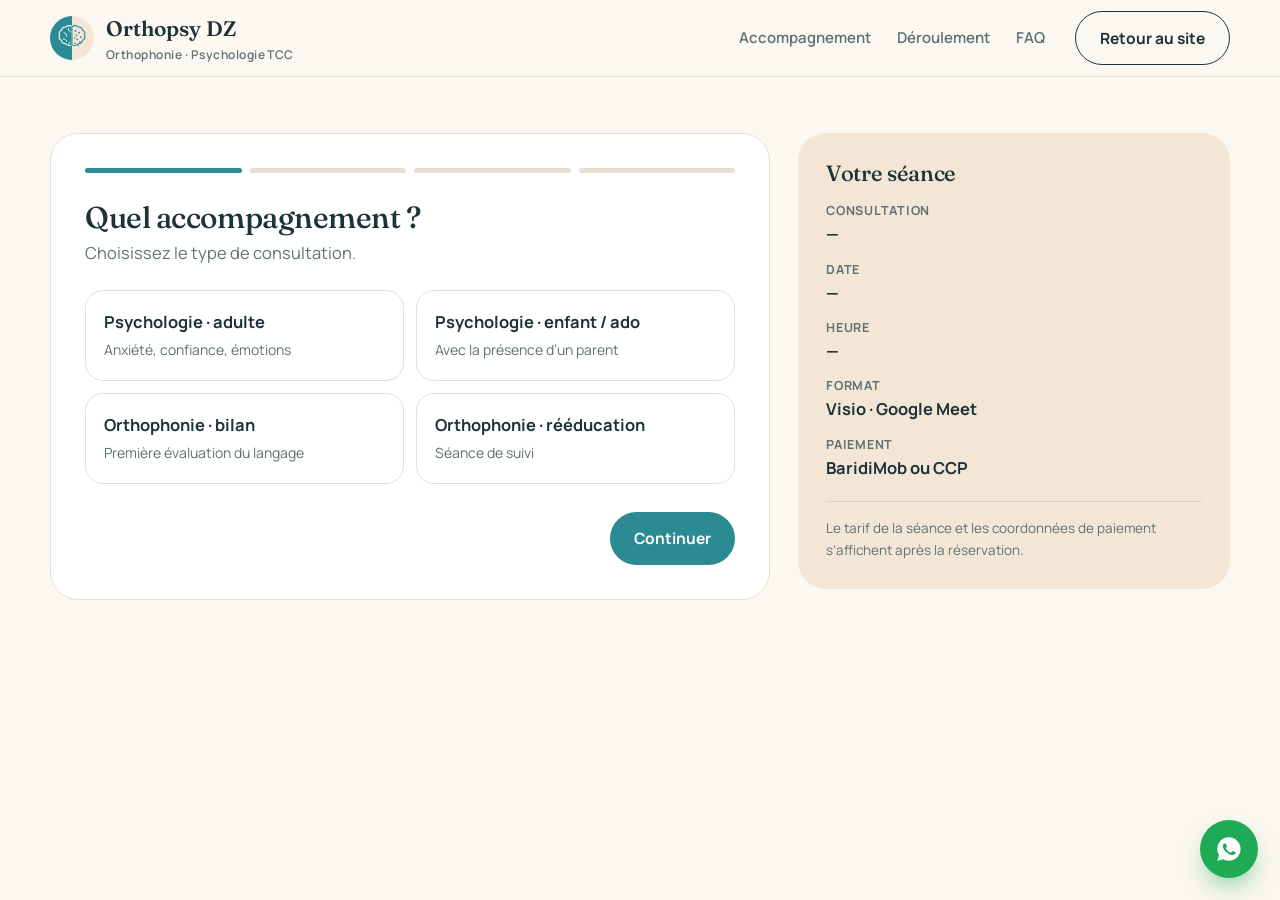
==== reservation.html @ 78631995 "Maquette Orthopsy DZ : site vitrine + prise de rendez-vous en ligne Co-Authored-By: Claude Opus 5.5 " ====
<!DOCTYPE html>
<html lang="fr"><head><meta charset="utf-8"><meta name="viewport" content="width=device-width,initial-scale=1"><meta name="robots" content="noindex,nofollow,noarchive"><title>Orthopsy DZ</title>
<link rel="preconnect" href="https://fonts.googleapis.com"><link rel="preconnect" href="https://fonts.gstatic.com" crossorigin><link href="https://fonts.googleapis.com/css2?family=Fraunces:ital,opsz,wght@0,9..144,400;0,9..144,500;0,9..144,600;1,9..144,500&family=Manrope:wght@400;500;600;700&display=swap" rel="stylesheet"><link rel="stylesheet" href="s.css">
<link rel="icon" href="data:image/svg+xml,%3Csvg xmlns='http://www.w3.org/2000/svg' viewBox='0 0 40 40'%3E%3Cpath d='M20 0a20 20 0 0 0 0 40z' fill='%232b8a92'/%3E%3Cpath d='M20 0a20 20 0 0 1 0 40z' fill='%23f3e6d6'/%3E%3C/svg%3E"></head>
<body>
<svg width="0" height="0" style="position:absolute"><defs>
<symbol id="logo" viewBox="0 0 100 100"><clipPath id="cl"><circle cx="50" cy="50" r="50"/></clipPath><g clip-path="url(#cl)"><rect width="50" height="100" fill="#2b8a92"/><rect x="50" width="50" height="100" fill="#f3e6d6"/></g><use href="#brain" x="18" y="20" width="64" height="56"/></symbol>
<symbol id="brain" viewBox="0 0 64 56"><path d="M32 4c-4-3-11-3-14 1-5-1-10 3-10 8-5 1-7 7-4 11-3 4-1 10 4 11 0 5 5 9 10 8 3 4 9 5 14 2V4z" fill="none" stroke="#fff" stroke-width="2.4" stroke-linejoin="round"/><path d="M32 4c4-3 11-3 14 1 5-1 10 3 10 8 5 1 7 7 4 11 3 4 1 10-4 11 0 5-5 9-10 8-3 4-9 5-14 2V4z" fill="none" stroke="#2b8a92" stroke-width="2.4" stroke-linejoin="round"/><g fill="#2b8a92"><circle cx="40" cy="14" r="2"/><circle cx="48" cy="18" r="2"/><circle cx="42" cy="24" r="2"/><circle cx="52" cy="28" r="2"/><circle cx="44" cy="33" r="2"/><circle cx="50" cy="39" r="2"/><circle cx="39" cy="42" r="2"/><circle cx="38" cy="30" r="1.6"/><circle cx="46" cy="47" r="1.6"/></g><path d="M14 18c4 1 6 4 6 8m-8 6c4 0 7 2 8 6m4-30c-1 4 1 7 4 8m-4 30c0-4 2-6 4-7" fill="none" stroke="#fff" stroke-width="2" stroke-linecap="round"/></symbol>
</defs></svg>
<header class="hd"><div class="w"><a href="index.html" class="brand"><svg class="mk"><use href="#logo"/></svg><span>Orthopsy DZ<small>Orthophonie · Psychologie TCC</small></span></a>
<nav class="nav"><a href="index.html#accompagnement">Accompagnement</a><a href="index.html#seance">Déroulement</a><a href="index.html#faq">FAQ</a></nav>
<a class="btn b2" href="index.html">Retour au site</a></div></header>
<main class="bk"><div class="w"><div class="panel" id="p"></div><aside class="sum" id="sum"></aside></div></main>
<a class="wa" href="#" aria-label="WhatsApp"><svg viewBox="0 0 24 24" fill="currentColor"><path d="M12 2a10 10 0 0 0-8.6 15.1L2 22l5-1.3A10 10 0 1 0 12 2zm5.3 13.9c-.2.6-1.3 1.2-1.8 1.2-.5.1-1 .1-3.2-.7-2.7-1.1-4.4-3.8-4.5-4-.1-.2-1.1-1.4-1.1-2.7s.7-1.9.9-2.2c.2-.3.5-.3.7-.3h.5c.2 0 .4 0 .6.5l.8 1.9c.1.2.1.3 0 .5l-.3.5-.4.4c-.1.1-.3.3-.1.6.2.3.8 1.3 1.6 2.1 1.1 1 2 1.3 2.3 1.4.3.1.5.1.6-.1l.9-1.1c.2-.3.4-.2.6-.1l1.8.9c.3.1.4.2.5.3.1.1.1.6-.1 1.2z"/></svg></a>
<script src="a.js"></script></body></html>
---- s.css ----
:root{--teal:#2b8a92;--teal2:#1d6a71;--sand:#f3e6d6;--cream:#fbf7f1;--ink:#1d3336;--mut:#5f7173;--clay:#c4775a;--line:#e7ddd0;--r:24px;--fs:'Fraunces',Georgia,serif;--fb:'Manrope',system-ui,sans-serif}*{box-sizing:border-box;margin:0}html{scroll-behavior:smooth}body{font-family:var(--fb);background:var(--cream);color:var(--ink);line-height:1.6;font-size:16.5px;-webkit-font-smoothing:antialiased;overflow-x:hidden;-webkit-user-select:none;user-select:none}img,svg{display:block;max-width:100%}a{color:inherit;text-decoration:none}button{font:inherit;color:inherit;border:0;background:0 0;cursor:pointer}input,select,textarea{font:inherit;color:inherit}h1,h2,h3{font-family:var(--fs);font-weight:500;line-height:1.1;letter-spacing:-.015em}.w{width:min(1180px,100% - 40px);margin-inline:auto}:focus-visible{outline:3px solid var(--clay);outline-offset:3px;border-radius:8px}.hd{position:sticky;top:0;z-index:40;background:rgba(251,247,241,.88);backdrop-filter:blur(12px);border-bottom:1px solid var(--line)}.hd .w{display:flex;align-items:center;gap:30px;height:76px}.brand{display:flex;align-items:center;gap:12px;font-family:var(--fs);font-size:21px;font-weight:600}.brand small{display:block;font-family:var(--fb);font-size:12px;font-weight:600;color:var(--mut);letter-spacing:.04em}.mk{width:44px;height:44px;flex:none}.nav{display:flex;gap:26px;margin-inline-start:auto;font-weight:600;font-size:15px}.nav a{color:var(--mut);transition:.2s}.nav a:hover{color:var(--teal)}.btn{display:inline-flex;align-items:center;justify-content:center;gap:9px;padding:14px 24px;border-radius:99px;font-weight:700;font-size:15.5px;transition:.25s;white-space:nowrap}.b1{background:var(--teal);color:#fff}.b1:hover{background:var(--teal2);transform:translateY(-2px)}.b2{border:1.5px solid var(--ink)}.b2:hover{background:var(--ink);color:#fff}.btn svg{width:18px;height:18px}.burger{display:none}.tag{font-size:13px;font-weight:700;letter-spacing:.12em;text-transform:uppercase;color:var(--clay)}.hero{padding:70px 0 90px;position:relative;overflow:hidden}.hero .w{display:grid;grid-template-columns:1.1fr .9fr;gap:60px;align-items:center}.hero h1{font-size:clamp(40px,5.4vw,74px);margin:18px 0 22px}.hero h1 em{font-style:italic;color:var(--teal)}.hero p{font-size:19px;color:var(--mut);max-width:540px}.cta{display:flex;gap:12px;flex-wrap:wrap;margin-top:32px}.trust{display:flex;gap:26px;margin-top:38px;flex-wrap:wrap;font-size:14.5px;font-weight:600;color:var(--mut)}.trust span{display:flex;gap:8px;align-items:center}.trust i{width:8px;height:8px;border-radius:50%;background:var(--clay)}.art{position:relative;aspect-ratio:1;max-width:500px;width:100%;margin-inline:auto}.art .half{position:absolute;inset:0;border-radius:50%;overflow:hidden;display:flex;box-shadow:0 40px 80px -40px rgba(29,51,54,.45)}.art .half div{flex:1}.art .half div:first-child{background:var(--teal)}.art .half div:last-child{background:var(--sand)}.art svg.brain{position:absolute;inset:14%;width:72%;height:72%}.card{position:absolute;background:#fff;border-radius:18px;padding:14px 16px;box-shadow:0 18px 40px -20px rgba(29,51,54,.45);font-size:14px;font-weight:700;display:flex;gap:11px;align-items:center;animation:fl 6s ease-in-out infinite}.card small{display:block;color:var(--mut);font-weight:500;font-size:12.5px}.card u{width:38px;height:38px;border-radius:12px;background:var(--sand);display:grid;place-items:center;text-decoration:none;color:var(--teal)}.card u svg{width:20px}.c1{top:6%;inset-inline-start:-6%}.c2{bottom:8%;inset-inline-end:-6%;animation-delay:-3s}@keyframes fl{50%{transform:translateY(-10px)}}section{padding:96px 0}.sh{max-width:640px;margin-bottom:46px}.sh h2{font-size:clamp(32px,3.8vw,50px);margin-top:12px}.sh p{color:var(--mut);margin-top:14px;font-size:17.5px}.two{background:#fff}.dual{display:grid;grid-template-columns:1fr 1fr;gap:22px}.dcard{border-radius:var(--r);padding:42px;position:relative;overflow:hidden}.dcard.t{background:var(--teal);color:#fff}.dcard.s{background:var(--sand)}.dcard h3{font-size:34px;margin:14px 0 12px}.dcard p{opacity:.88;max-width:440px}.dcard ul{list-style:none;padding:0;margin-top:24px;display:grid;gap:10px}.dcard li{display:flex;gap:10px;font-weight:600}.dcard li:before{content:"";width:18px;height:18px;flex:none;margin-top:4px;border-radius:50%;background:currentColor;opacity:.25}.dcard .big{position:absolute;inset-inline-end:-30px;bottom:-40px;font-family:var(--fs);font-size:180px;opacity:.12;line-height:1}.steps{display:grid;grid-template-columns:repeat(4,1fr);gap:20px;counter-reset:s}.step{background:#fff;border:1px solid var(--line);border-radius:var(--r);padding:28px;counter-increment:s}.step:before{content:"0" counter(s);font-family:var(--fs);font-size:40px;color:var(--clay)}.step h3{font-size:22px;margin:10px 0 8px}.step p{color:var(--mut);font-size:15px}.themes{display:flex;flex-wrap:wrap;gap:12px}.themes span{padding:12px 20px;border-radius:99px;background:#fff;border:1px solid var(--line);font-weight:600}.themes span:nth-child(3n+1){background:var(--sand);border-color:var(--sand)}.about{display:grid;grid-template-columns:.85fr 1.15fr;gap:60px;align-items:center}.ph{aspect-ratio:4/5;border-radius:200px 200px var(--r) var(--r);background:linear-gradient(160deg,var(--sand),#e7d3bd);display:grid;place-items:center;color:var(--mut);font-size:14px;text-align:center;padding:30px}.ph svg{width:90px;margin:0 auto 12px;opacity:.5}.about h2{font-size:clamp(30px,3.4vw,44px);margin:12px 0 18px}.about p{color:var(--mut);margin-bottom:14px}.ins{display:flex;gap:30px;margin-top:26px}.ins b{font-family:var(--fs);font-size:36px;font-weight:500;color:var(--teal);display:block}.ins span{font-size:14px;color:var(--mut)}details{border-bottom:1px solid var(--line);padding:6px 0}summary{list-style:none;cursor:pointer;display:flex;justify-content:space-between;gap:20px;padding:18px 0;font-weight:700;font-size:18px}summary::-webkit-details-marker{display:none}summary:after{content:"+";font-size:26px;color:var(--teal);line-height:1;transition:.25s}details[open] summary:after{transform:rotate(45deg)}details p{color:var(--mut);padding-bottom:18px;max-width:760px}.band{background:var(--teal);color:#fff;border-radius:36px;padding:64px;display:grid;grid-template-columns:1.3fr .7fr;gap:40px;align-items:center}.band h2{font-size:clamp(30px,3.6vw,48px)}.band p{opacity:.85;margin-top:12px}.band .btn{background:#fff;color:var(--teal2)}.ft{padding:60px 0 30px;font-size:14.5px;color:var(--mut)}.ft .w>div{display:flex;justify-content:space-between;gap:30px;flex-wrap:wrap}.ft .bt{border-top:1px solid var(--line);margin-top:34px;padding-top:20px;display:flex;justify-content:space-between;flex-wrap:wrap;gap:12px;font-size:13px}.ft a:hover{color:var(--teal)}.wa{position:fixed;bottom:22px;inset-inline-end:22px;width:58px;height:58px;border-radius:50%;background:#1faa55;color:#fff;display:grid;place-items:center;z-index:50;box-shadow:0 12px 28px -10px rgba(31,170,85,.8)}.wa svg{width:28px}.bk{padding:56px 0 90px}.bk .w{display:grid;grid-template-columns:1.25fr .75fr;gap:28px;align-items:start}.panel{min-width:0;background:#fff;border:1px solid var(--line);border-radius:28px;padding:34px}.prog{display:flex;gap:8px;margin-bottom:28px}.prog i{flex:1;height:5px;border-radius:5px;background:var(--line)}.prog i.on{background:var(--teal)}.panel h2{font-size:30px;margin-bottom:6px}.panel .sub{color:var(--mut);margin-bottom:24px}.opts{display:grid;grid-template-columns:1fr 1fr;gap:12px}.opt{border:1.5px solid var(--line);border-radius:18px;padding:18px;text-align:start;transition:.2s}.opt:hover{border-color:var(--teal)}.opt.on{border-color:var(--teal);background:#eef6f6}.opt b{display:block;font-size:16.5px}.opt span{font-size:14px;color:var(--mut)}.days{display:flex;gap:8px;overflow-x:auto;padding-bottom:8px;margin-bottom:18px;scrollbar-width:thin}.day{min-width:72px;border:1.5px solid var(--line);border-radius:16px;padding:10px 8px;text-align:center;transition:.2s}.day small{display:block;font-size:12px;color:var(--mut);text-transform:capitalize}.day b{font-family:var(--fs);font-size:24px;font-weight:500}.day.on{background:var(--teal);border-color:var(--teal);color:#fff}.day.on small{color:#d9eeee}.day:disabled{opacity:.35;cursor:not-allowed}.slots{display:grid;grid-template-columns:repeat(4,1fr);gap:10px}.slot{border:1.5px solid var(--line);border-radius:12px;padding:11px;font-weight:700;transition:.2s}.slot:hover{border-color:var(--teal)}.slot.on{background:var(--ink);border-color:var(--ink);color:#fff}.slot:disabled{text-decoration:line-through;opacity:.4;cursor:not-allowed}.form{display:grid;grid-template-columns:1fr 1fr;gap:14px}.form label{display:grid;gap:6px;font-size:14px;font-weight:700}.form .full{grid-column:1/-1}.form input,.form select,.form textarea{padding:13px 15px;border-radius:12px;border:1.5px solid var(--line);background:var(--cream);font-weight:500}.form input:focus,.form select:focus,.form textarea:focus{border-color:var(--teal);outline:0}.chk{display:flex!important;grid-template-columns:none;gap:10px;align-items:flex-start;font-weight:500!important;color:var(--mut)}.chk input{margin-top:4px}.nav2{display:flex;justify-content:space-between;margin-top:28px;gap:12px}.err{color:#b4442c;font-weight:600;font-size:14px;margin-top:12px}.sum{position:sticky;top:96px;background:var(--sand);border-radius:28px;padding:28px}.sum h3{font-size:22px;margin-bottom:16px}.sum dl{display:grid;gap:12px}.sum dt{font-size:12.5px;color:var(--mut);font-weight:700;text-transform:uppercase;letter-spacing:.06em}.sum dd{margin:0;font-weight:700}.sum .note{margin-top:20px;font-size:13.5px;color:var(--mut);border-top:1px solid #e2cfba;padding-top:16px}.ok{text-align:center;padding:10px 0}.ok u{width:76px;height:76px;border-radius:50%;background:#e4f2ef;color:var(--teal);display:grid;place-items:center;margin:0 auto 18px;text-decoration:none}.ok u svg{width:36px}.box{background:var(--cream);border:1px dashed #cdbba6;border-radius:18px;padding:20px;text-align:start;margin-top:18px}.box h4{font-size:15px;margin-bottom:8px;display:flex;gap:8px;align-items:center}.box p{font-size:14.5px;color:var(--mut)}.box code{font-family:ui-monospace,monospace;background:#fff;border:1px solid var(--line);padding:3px 8px;border-radius:8px;color:var(--ink);font-size:14px}.up{display:flex;align-items:center;gap:12px;border:1.5px dashed var(--teal);border-radius:14px;padding:14px;margin-top:12px;color:var(--teal2);font-weight:700;width:100%;justify-content:center}.demo{font-size:12.5px;color:var(--mut);text-align:center;margin-top:18px}.rv{opacity:0;transform:translateY(24px);transition:opacity .8s,transform .8s cubic-bezier(.2,.8,.2,1)}.rv.in{opacity:1;transform:none}@media(prefers-reduced-motion:reduce){*{animation:none!important;transition:none!important}.rv{opacity:1;transform:none}}@media(max-width:960px){.nav{display:none}.about,.band,.bk .w,.dual,.hero .w{grid-template-columns:1fr}.steps{grid-template-columns:1fr 1fr}.art{max-width:380px}.sum{position:static}.band{padding:40px 28px}section{padding:70px 0}.hero{padding:40px 0 70px}}@media(max-width:560px){.form,.opts,.steps{grid-template-columns:1fr}.slots{grid-template-columns:repeat(3,1fr)}.panel{padding:24px 18px}.dcard{padding:30px 24px}.hd .w{gap:12px}.hd .btn{padding:11px 16px;font-size:14px}.brand small{display:none}.c1{inset-inline-start:0}.c2{inset-inline-end:0}.cta .btn{flex:1}}@media print{body{display:none}}
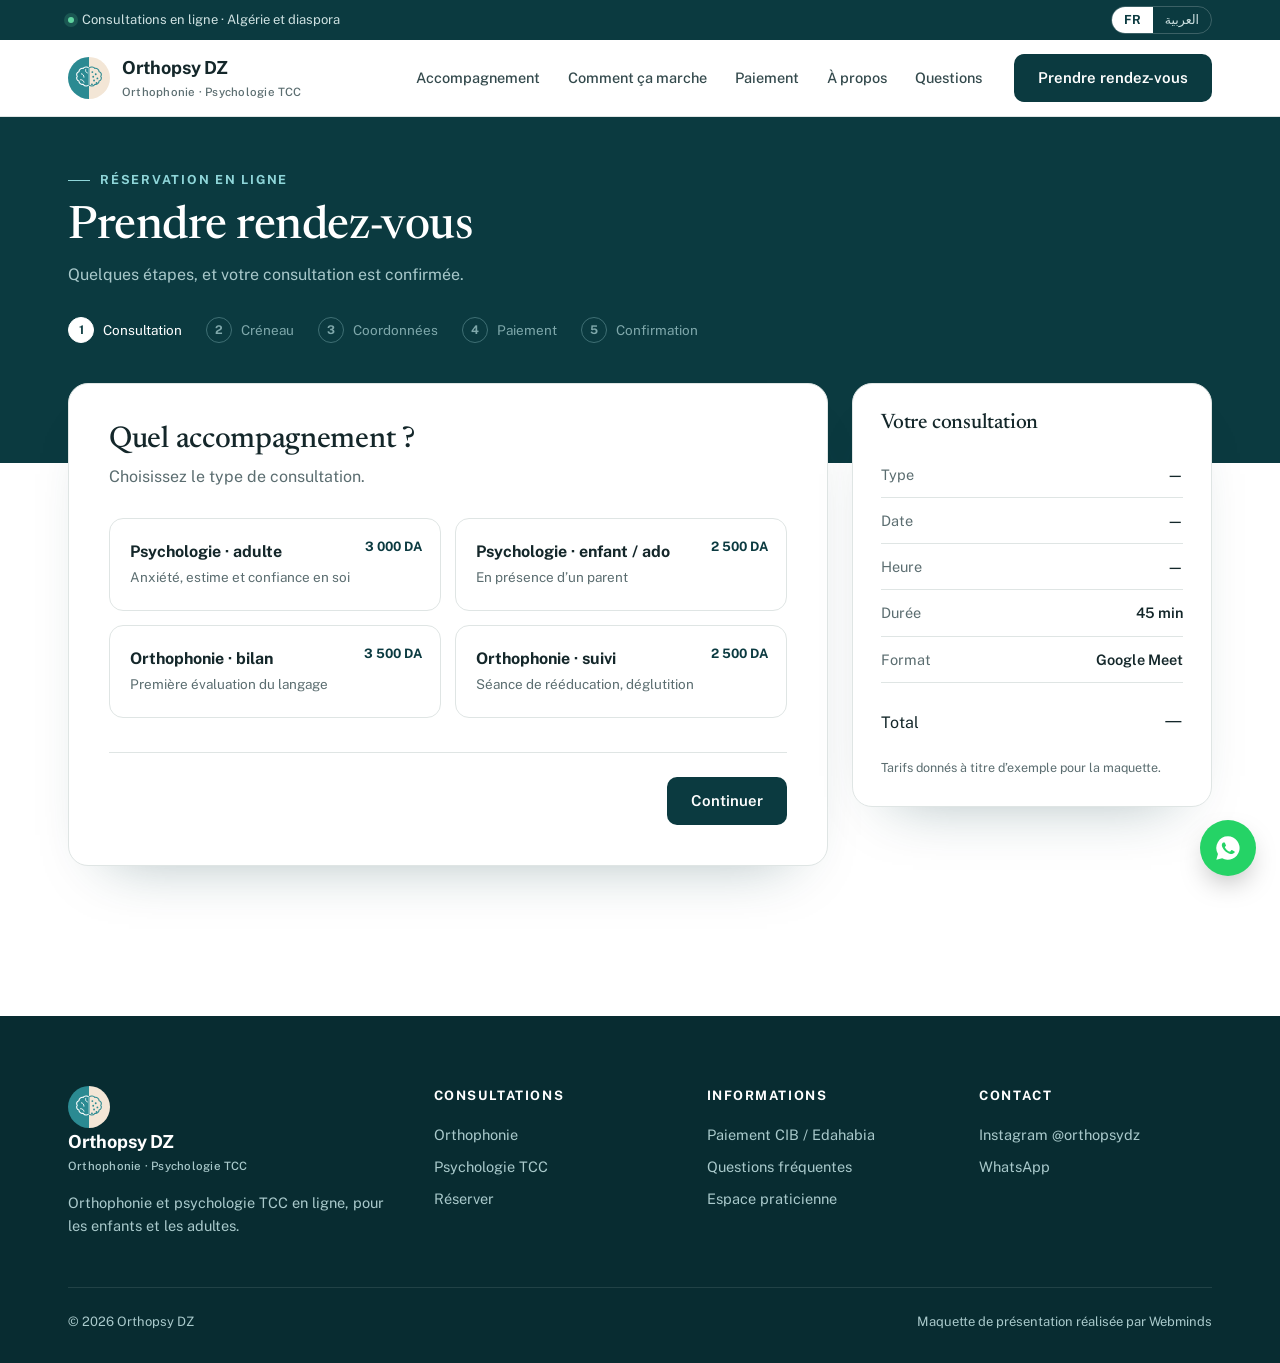
==== commit d5d45a29: "Maquette corporate Orthopsy DZ : FR/AR, réservation + paiement CIB/Edahabia, espace praticienne Co-A" ====
--- a/reservation.html
+++ b/reservation.html
@@ -1,15 +1 @@
-<!DOCTYPE html>
-<html lang="fr"><head><meta charset="utf-8"><meta name="viewport" content="width=device-width,initial-scale=1"><meta name="robots" content="noindex,nofollow,noarchive"><title>Orthopsy DZ</title>
-<link rel="preconnect" href="https://fonts.googleapis.com"><link rel="preconnect" href="https://fonts.gstatic.com" crossorigin><link href="https://fonts.googleapis.com/css2?family=Fraunces:ital,opsz,wght@0,9..144,400;0,9..144,500;0,9..144,600;1,9..144,500&family=Manrope:wght@400;500;600;700&display=swap" rel="stylesheet"><link rel="stylesheet" href="s.css">
-<link rel="icon" href="data:image/svg+xml,%3Csvg xmlns='http://www.w3.org/2000/svg' viewBox='0 0 40 40'%3E%3Cpath d='M20 0a20 20 0 0 0 0 40z' fill='%232b8a92'/%3E%3Cpath d='M20 0a20 20 0 0 1 0 40z' fill='%23f3e6d6'/%3E%3C/svg%3E"></head>
-<body>
-<svg width="0" height="0" style="position:absolute"><defs>
-<symbol id="logo" viewBox="0 0 100 100"><clipPath id="cl"><circle cx="50" cy="50" r="50"/></clipPath><g clip-path="url(#cl)"><rect width="50" height="100" fill="#2b8a92"/><rect x="50" width="50" height="100" fill="#f3e6d6"/></g><use href="#brain" x="18" y="20" width="64" height="56"/></symbol>
-<symbol id="brain" viewBox="0 0 64 56"><path d="M32 4c-4-3-11-3-14 1-5-1-10 3-10 8-5 1-7 7-4 11-3 4-1 10 4 11 0 5 5 9 10 8 3 4 9 5 14 2V4z" fill="none" stroke="#fff" stroke-width="2.4" stroke-linejoin="round"/><path d="M32 4c4-3 11-3 14 1 5-1 10 3 10 8 5 1 7 7 4 11 3 4 1 10-4 11 0 5-5 9-10 8-3 4-9 5-14 2V4z" fill="none" stroke="#2b8a92" stroke-width="2.4" stroke-linejoin="round"/><g fill="#2b8a92"><circle cx="40" cy="14" r="2"/><circle cx="48" cy="18" r="2"/><circle cx="42" cy="24" r="2"/><circle cx="52" cy="28" r="2"/><circle cx="44" cy="33" r="2"/><circle cx="50" cy="39" r="2"/><circle cx="39" cy="42" r="2"/><circle cx="38" cy="30" r="1.6"/><circle cx="46" cy="47" r="1.6"/></g><path d="M14 18c4 1 6 4 6 8m-8 6c4 0 7 2 8 6m4-30c-1 4 1 7 4 8m-4 30c0-4 2-6 4-7" fill="none" stroke="#fff" stroke-width="2" stroke-linecap="round"/></symbol>
-</defs></svg>
-<header class="hd"><div class="w"><a href="index.html" class="brand"><svg class="mk"><use href="#logo"/></svg><span>Orthopsy DZ<small>Orthophonie · Psychologie TCC</small></span></a>
-<nav class="nav"><a href="index.html#accompagnement">Accompagnement</a><a href="index.html#seance">Déroulement</a><a href="index.html#faq">FAQ</a></nav>
-<a class="btn b2" href="index.html">Retour au site</a></div></header>
-<main class="bk"><div class="w"><div class="panel" id="p"></div><aside class="sum" id="sum"></aside></div></main>
-<a class="wa" href="#" aria-label="WhatsApp"><svg viewBox="0 0 24 24" fill="currentColor"><path d="M12 2a10 10 0 0 0-8.6 15.1L2 22l5-1.3A10 10 0 1 0 12 2zm5.3 13.9c-.2.6-1.3 1.2-1.8 1.2-.5.1-1 .1-3.2-.7-2.7-1.1-4.4-3.8-4.5-4-.1-.2-1.1-1.4-1.1-2.7s.7-1.9.9-2.2c.2-.3.5-.3.7-.3h.5c.2 0 .4 0 .6.5l.8 1.9c.1.2.1.3 0 .5l-.3.5-.4.4c-.1.1-.3.3-.1.6.2.3.8 1.3 1.6 2.1 1.1 1 2 1.3 2.3 1.4.3.1.5.1.6-.1l.9-1.1c.2-.3.4-.2.6-.1l1.8.9c.3.1.4.2.5.3.1.1.1.6-.1 1.2z"/></svg></a>
-<script src="a.js"></script></body></html>
+<!DOCTYPE html><html lang="fr"><head><meta charset="utf-8"><meta name="viewport" content="width=device-width,initial-scale=1"><meta name="robots" content="noindex,nofollow,noarchive"><title>Orthopsy DZ</title><link rel="icon" href="data:image/svg+xml,%3Csvg xmlns='http://www.w3.org/2000/svg' viewBox='0 0 40 40'%3E%3Cpath d='M20 0a20 20 0 0 0 0 40z' fill='%232b8a92'/%3E%3Cpath d='M20 0a20 20 0 0 1 0 40z' fill='%23f3e6d6'/%3E%3C/svg%3E"><link rel="preconnect" href="https://fonts.googleapis.com"><link rel="preconnect" href="https://fonts.gstatic.com" crossorigin><link href="https://fonts.googleapis.com/css2?family=IBM+Plex+Sans+Arabic:wght@400;500;600;700&family=Newsreader:ital,opsz,wght@0,6..72,400;0,6..72,500;1,6..72,500&family=Public+Sans:wght@400;500;600;700;800&display=swap" rel="stylesheet"><link rel="stylesheet" href="assets/o.css"></head><body data-page="book"><div id="app"></div><script src="assets/o.js"></script></body></html>
--- a/assets/o.css
+++ b/assets/o.css
@@ -0,0 +1 @@
+:root{--pt:#0b3a40;--pt2:#0f4a52;--tl:#2b8a92;--tl2:#e6f2f2;--sd:#f3e6d6;--sd2:#faf5ee;--ink:#14272a;--mu:#5b6d70;--ln:#dfe5e4;--wh:#fff;--ok:#1f8a5b;--r:14px}*{box-sizing:border-box;margin:0;padding:0}html{scroll-behavior:smooth}body{font-family:'Public Sans',system-ui,sans-serif;color:var(--ink);background:var(--wh);font-size:16px;line-height:1.6;-webkit-font-smoothing:antialiased;-webkit-user-select:none;user-select:none}[dir=rtl] .btn,[dir=rtl] body,[dir=rtl] input,[dir=rtl] textarea{font-family:'IBM Plex Sans Arabic','Public Sans',sans-serif}input,textarea{-webkit-user-select:text;user-select:text}a{color:inherit;text-decoration:none}button{font:inherit;cursor:pointer;border:0;background:0 0;color:inherit}img,svg{display:block}.w{max-width:1200px;margin:0 auto;padding:0 28px}h1,h2,h3{font-family:Newsreader,Georgia,serif;font-weight:500;letter-spacing:-.01em;line-height:1.12}[dir=rtl] h1,[dir=rtl] h2,[dir=rtl] h3{font-family:'IBM Plex Sans Arabic',sans-serif;font-weight:600;letter-spacing:0;line-height:1.35}h1{font-size:clamp(38px,5.2vw,64px)}h2{font-size:clamp(30px,3.6vw,44px)}h3{font-size:23px}.ey{display:inline-flex;align-items:center;gap:10px;font-size:12.5px;font-weight:700;letter-spacing:.14em;text-transform:uppercase;color:var(--tl)}[dir=rtl] .ey{letter-spacing:0;font-size:14px}.ey:before{content:"";width:22px;height:1.5px;background:currentColor}.mu{color:var(--mu)}.tb{background:var(--pt);color:#cfe2e2;font-size:13px}.tb .w{display:flex;justify-content:space-between;align-items:center;height:40px;gap:16px}.tb span{display:flex;align-items:center;gap:8px}.tb i{width:6px;height:6px;border-radius:50%;background:#5fd3a0;box-shadow:0 0 0 4px rgba(95,211,160,.18)}.lg{display:flex;border:1px solid rgba(255,255,255,.2);border-radius:99px;overflow:hidden}.lg button{padding:3px 12px;font-size:12.5px;color:#cfe2e2}.lg button.on{background:#fff;color:var(--pt);font-weight:700}.hd{position:sticky;top:0;z-index:40;background:rgba(255,255,255,.94);backdrop-filter:blur(12px);border-bottom:1px solid var(--ln)}.hd .w{display:flex;align-items:center;gap:32px;height:76px}.brand{display:flex;align-items:center;gap:12px;font-weight:700;font-size:18px;letter-spacing:-.01em}.brand svg{width:42px;height:42px;flex:none}.brand small{display:block;font-size:11.5px;font-weight:500;color:var(--mu);letter-spacing:.02em}.nav{display:flex;gap:28px;margin-inline-start:auto;font-size:14.5px;font-weight:500;color:#33494c}.nav a{position:relative;padding:6px 0}.nav a:after{content:"";position:absolute;inset-inline-start:0;bottom:0;height:1.5px;width:0;background:var(--tl);transition:.3s}.nav a:hover:after{width:100%}.btn{display:inline-flex;align-items:center;justify-content:center;gap:10px;height:48px;padding:0 24px;border-radius:10px;font-weight:600;font-size:15px;transition:.25s;white-space:nowrap}.b1{background:var(--pt);color:#fff}.b1:hover{background:var(--tl)}.b2{border:1.5px solid var(--ln);background:#fff}.b2:hover{border-color:var(--pt)}.b3{background:#fff;color:var(--pt)}.b3:hover{background:var(--sd)}.btn svg{width:18px;height:18px}[dir=rtl] .btn svg.ar{transform:scaleX(-1)}.mb{display:none;width:44px;height:44px;border-radius:10px;border:1px solid var(--ln);align-items:center;justify-content:center}.hero{background:linear-gradient(180deg,var(--sd2),#fff);padding:72px 0 88px;overflow:hidden}.hero .w{display:grid;grid-template-columns:1.08fr .92fr;gap:64px;align-items:center}.hero h1 em{font-style:italic;color:var(--tl)}[dir=rtl] .hero h1 em{font-style:normal}.hero p.l{font-size:18.5px;color:#3d5356;margin:24px 0 34px;max-width:540px}.hero .cta{display:flex;gap:12px;flex-wrap:wrap}.chk{display:flex;flex-wrap:wrap;gap:10px 26px;margin-top:38px;font-size:14px;color:#3d5356}.chk span{display:flex;align-items:center;gap:8px}.chk svg{width:18px;height:18px;color:var(--tl)}.wid{background:#fff;border-radius:20px;box-shadow:0 1px 0 var(--ln),0 30px 70px -28px rgba(11,58,64,.35);border:1px solid var(--ln);overflow:hidden;position:relative}.wid .wh{background:var(--pt);color:#fff;padding:20px 24px;display:flex;justify-content:space-between;align-items:center}.wid .wh b{font-family:Newsreader,serif;font-size:21px;font-weight:500}[dir=rtl] .wid .wh b{font-family:'IBM Plex Sans Arabic'}.wid .wh small{display:block;color:#9fc4c6;font-size:12.5px}.av{display:flex;align-items:center;gap:7px;font-size:12px;background:rgba(255,255,255,.1);padding:5px 11px;border-radius:99px}.av i{width:7px;height:7px;border-radius:50%;background:#5fd3a0}.wb{padding:22px 24px 24px}.wl{font-size:12px;font-weight:700;letter-spacing:.1em;text-transform:uppercase;color:var(--mu);margin-bottom:10px}[dir=rtl] .wl{letter-spacing:0}.wd{display:grid;grid-template-columns:repeat(5,1fr);gap:8px;margin-bottom:18px}.wd button{border:1.5px solid var(--ln);border-radius:12px;padding:9px 0;text-align:center;transition:.2s}.wd button small{display:block;font-size:11px;color:var(--mu);text-transform:capitalize}.wd button b{font-size:19px}.wd button.on{border-color:var(--pt);background:var(--pt);color:#fff}.wd button.on small{color:#9fc4c6}.ws{display:grid;grid-template-columns:repeat(4,1fr);gap:8px}.ws button{border:1.5px solid var(--ln);border-radius:9px;padding:9px 0;font-size:14px;font-weight:600;transition:.2s}.ws button:hover:not(:disabled){border-color:var(--tl)}.ws button.on{background:var(--tl2);border-color:var(--tl);color:var(--pt)}.ws button:disabled{color:#b8c3c2;text-decoration:line-through;cursor:default}.wf{display:flex;justify-content:space-between;align-items:center;margin-top:20px;padding-top:18px;border-top:1px dashed var(--ln);gap:12px}.cards{display:flex;gap:6px}.cd{height:26px;padding:0 9px;border-radius:5px;display:flex;align-items:center;font-size:10.5px;font-weight:800;letter-spacing:.04em}.cd.cib{background:#e8f0fb;color:#1d4d8f}.cd.ed{background:#fff4d6;color:#8a6200}.fl{position:absolute;z-index:2;background:#fff;border-radius:14px;box-shadow:0 18px 40px -16px rgba(11,58,64,.4);padding:12px 16px;display:flex;gap:12px;align-items:center;font-size:13.5px;font-weight:600;border:1px solid var(--ln)}.fl small{display:block;font-weight:400;color:var(--mu);font-size:12px}.fl u{width:36px;height:36px;border-radius:10px;display:grid;place-items:center;background:var(--tl2);color:var(--tl)}.fl u svg{width:19px;height:19px}.hw{position:relative}.f1{bottom:-26px;inset-inline-start:-34px;animation:fl 6s ease-in-out infinite}.f2{top:-30px;inset-inline-end:-26px;animation:fl 6s 1.5s ease-in-out infinite}@keyframes fl{50%{transform:translateY(-8px)}}.st{border-block:1px solid var(--ln)}.st .w{display:grid;grid-template-columns:repeat(4,1fr)}.st div div{padding:30px 0;border-inline-end:1px solid var(--ln);padding-inline:28px}.st div div:first-child{padding-inline-start:0}.st div div:last-child{border:0}.st b{display:block;font-family:Newsreader,serif;font-size:38px;font-weight:500;color:var(--pt);line-height:1.1}.st span{font-size:14px;color:var(--mu)}section.s{padding:110px 0}.sh{max-width:680px;margin-bottom:56px}.sh h2{margin:16px 0 14px}.sh p{font-size:17.5px;color:var(--mu)}.sv{display:grid;grid-template-columns:1fr 1fr;gap:24px}.sc{border:1px solid var(--ln);border-radius:20px;padding:42px;position:relative;overflow:hidden;transition:.35s;background:#fff}.sc:hover{transform:translateY(-4px);box-shadow:0 26px 60px -30px rgba(11,58,64,.35)}.sc.dk{background:var(--pt);color:#fff;border-color:var(--pt)}.sc.dk .mu{color:#a9c9cb}.sc .ic{width:58px;height:58px;border-radius:16px;display:grid;place-items:center;background:var(--tl2);color:var(--tl);margin-bottom:26px}.sc.dk .ic{background:rgba(255,255,255,.08);color:#8fd6d9}.sc .ic svg{width:28px;height:28px}.sc h3{font-size:30px;margin-bottom:10px}.sc p{margin-bottom:24px}.sc ul{list-style:none;display:grid;gap:0}.sc li{display:flex;justify-content:space-between;padding:14px 0;border-top:1px solid var(--ln);font-weight:500}.sc.dk li{border-color:rgba(255,255,255,.12)}.sc li em{font-style:normal;font-size:12.5px;color:var(--mu);font-weight:400}.sc.dk li em{color:#a9c9cb}.pills{display:flex;gap:8px;margin-bottom:22px}.pills span{font-size:12.5px;font-weight:600;padding:5px 12px;border-radius:99px;background:var(--sd)}.sc.dk .pills span{background:rgba(255,255,255,.1)}.bg2{background:var(--sd2)}.sp{display:grid;grid-template-columns:repeat(4,1fr);gap:0;counter-reset:s;border-top:1.5px solid var(--pt)}.sp div{padding:30px 26px 0 0;counter-increment:s}[dir=rtl] .sp div{padding:30px 0 0 26px}.sp div:before{content:"0" counter(s);font-family:Newsreader,serif;font-size:15px;color:var(--tl);font-weight:600;display:block;margin-bottom:18px}.sp h3{font-size:22px;margin-bottom:8px}.sp p{font-size:15px;color:var(--mu)}.pay{display:grid;grid-template-columns:1fr 1fr;gap:70px;align-items:center}.pc{background:var(--pt);border-radius:22px;padding:34px;color:#fff;position:relative;overflow:hidden}.pc:after{content:"";position:absolute;width:300px;height:300px;border-radius:50%;border:1px solid rgba(255,255,255,.08);inset-inline-end:-120px;top:-120px}.pr{display:flex;justify-content:space-between;padding:15px 0;border-bottom:1px solid rgba(255,255,255,.1);font-size:15px}.pr span{color:#a9c9cb}.pt{display:flex;justify-content:space-between;align-items:baseline;padding-top:20px}.pt b{font-family:Newsreader,serif;font-size:34px;font-weight:500}.lk{display:flex;align-items:center;gap:8px;font-size:13px;color:#a9c9cb;margin-top:22px}.lk svg{width:16px;height:16px}.fe{list-style:none;margin-top:30px;display:grid;gap:18px}.fe li{display:flex;gap:16px}.fe u{flex:none;width:42px;height:42px;border-radius:12px;background:var(--tl2);color:var(--tl);display:grid;place-items:center}.fe u svg{width:20px;height:20px}.fe b{display:block;font-size:16px}.fe span{font-size:14.5px;color:var(--mu)}.ab{display:grid;grid-template-columns:.85fr 1.15fr;gap:70px;align-items:center}.ph{aspect-ratio:4/5;border-radius:22px;background:linear-gradient(160deg,var(--tl2),var(--sd));display:grid;place-items:center;text-align:center;color:var(--mu);font-size:14px;position:relative}.ph svg{width:64px;height:64px;margin:0 auto 12px;color:var(--tl);opacity:.6}.ph .bd{position:absolute;bottom:24px;inset-inline-start:24px;inset-inline-end:24px;background:#fff;border-radius:14px;padding:14px 18px;text-align:start;color:var(--ink);font-size:13.5px;box-shadow:0 14px 30px -16px rgba(11,58,64,.35)}.ab p{font-size:17px;color:#3d5356;margin-top:16px}.ins{display:flex;gap:40px;margin-top:34px;padding-top:28px;border-top:1px solid var(--ln)}.ins b{display:block;font-family:Newsreader,serif;font-size:32px;font-weight:500;color:var(--pt)}.ins span{font-size:13.5px;color:var(--mu)}.th{display:flex;flex-wrap:wrap;gap:10px;margin-top:30px}.th span{border:1px solid var(--ln);border-radius:99px;padding:8px 16px;font-size:14px;font-weight:500}.fq{max-width:860px}.fq details{border-bottom:1px solid var(--ln)}.fq summary{list-style:none;cursor:pointer;padding:24px 0;font-size:18px;font-weight:600;display:flex;justify-content:space-between;gap:20px}.fq summary::-webkit-details-marker{display:none}.fq summary:after{content:"+";font-size:24px;font-weight:300;color:var(--tl);transition:.3s}.fq details[open] summary:after{transform:rotate(45deg)}.fq p{padding:0 0 24px;color:var(--mu);max-width:720px}.band{background:var(--pt);border-radius:24px;padding:64px;display:flex;justify-content:space-between;align-items:center;gap:40px;color:#fff;position:relative;overflow:hidden}.band p{color:#a9c9cb;margin-top:10px;font-size:17px}.band:before{content:"";position:absolute;width:420px;height:420px;border-radius:50%;background:radial-gradient(circle,rgba(43,138,146,.5),transparent 70%);inset-inline-end:-120px;top:-160px}.band>*{position:relative}.ft{background:#082c31;color:#a9c9cb;padding:70px 0 30px;margin-top:110px;font-size:14.5px}.ft .g{display:grid;grid-template-columns:1.4fr 1fr 1fr 1fr;gap:40px}.ft h4{color:#fff;font-size:13px;letter-spacing:.12em;text-transform:uppercase;margin-bottom:16px}[dir=rtl] .ft h4{letter-spacing:0}.ft a{display:block;margin-bottom:9px}.ft a:hover{color:#fff}.ft .brand{color:#fff;margin-bottom:16px}.ft .brand small{color:#a9c9cb}.ft .bt{display:flex;justify-content:space-between;margin-top:50px;padding-top:24px;border-top:1px solid rgba(255,255,255,.1);font-size:13px;gap:20px;flex-wrap:wrap}.wa{position:fixed;bottom:24px;inset-inline-end:24px;width:56px;height:56px;border-radius:50%;background:#25d366;color:#fff;display:grid;place-items:center;box-shadow:0 12px 30px -10px rgba(0,0,0,.4);z-index:50}.wa svg{width:28px;height:28px}.rv{opacity:0;transform:translateY(22px);transition:opacity .8s,transform .8s cubic-bezier(.2,.7,.2,1)}.rv.in{opacity:1;transform:none}.bkh{background:var(--pt);color:#fff;padding:46px 0 120px}.bkh h1{font-size:clamp(32px,4vw,46px)}.bkh p{color:#a9c9cb;margin-top:8px}.stp{display:flex;gap:6px;margin-top:30px;flex-wrap:wrap}.stp span{display:flex;align-items:center;gap:9px;font-size:13.5px;color:#7fa8ab;padding-inline-end:18px}.stp span b{width:26px;height:26px;border-radius:50%;border:1.5px solid #3f6f74;display:grid;place-items:center;font-size:12px}.stp span.on{color:#fff}.stp span.on b{background:#fff;color:var(--pt);border-color:#fff}.stp span.dn b{background:var(--tl);border-color:var(--tl);color:#fff}.bk{margin-top:-80px;padding-bottom:40px}.bk .w{display:grid;grid-template-columns:1fr 360px;gap:24px;align-items:start}.pn,.sm{background:#fff;border:1px solid var(--ln);border-radius:20px;box-shadow:0 30px 60px -40px rgba(11,58,64,.4);min-width:0}.pn{padding:40px}.pn h2{font-size:30px}.pn .sub{color:var(--mu);margin:6px 0 28px}.op{display:grid;grid-template-columns:1fr 1fr;gap:14px}.op button{text-align:start;border:1.5px solid var(--ln);border-radius:14px;padding:20px;transition:.2s;position:relative}.op button:hover{border-color:var(--tl)}.op button.on{border-color:var(--pt);background:var(--tl2);box-shadow:inset 0 0 0 1px var(--pt)}.op b{display:block;font-size:16px}.op span{font-size:13.5px;color:var(--mu)}.op em{position:absolute;top:18px;inset-inline-end:18px;font-style:normal;font-size:13px;font-weight:700;color:var(--pt)}.dy{display:grid;grid-template-columns:repeat(7,1fr);gap:8px;margin-bottom:24px}.dy button{border:1.5px solid var(--ln);border-radius:12px;padding:10px 0;text-align:center;transition:.2s}.dy small{display:block;font-size:11.5px;color:var(--mu);text-transform:capitalize}.dy b{font-size:20px}.dy button.on{background:var(--pt);border-color:var(--pt);color:#fff}.dy button.on small{color:#9fc4c6}.dy button:disabled{opacity:.35;cursor:default}.sl{display:grid;grid-template-columns:repeat(4,1fr);gap:10px}.sl button{border:1.5px solid var(--ln);border-radius:10px;padding:12px 0;font-weight:600;transition:.2s}.sl button.on{background:var(--tl2);border-color:var(--pt);color:var(--pt)}.sl button:disabled{color:#b8c3c2;text-decoration:line-through;cursor:default}.fm{display:grid;grid-template-columns:1fr 1fr;gap:16px}.fm label{display:grid;gap:7px;font-size:13.5px;font-weight:600}.fm .fu{grid-column:1/-1}.fm input,.fm textarea{width:100%;border:1.5px solid var(--ln);border-radius:10px;padding:13px 14px;font:inherit;font-weight:400;font-size:15px;color:var(--ink);transition:.2s;resize:vertical}.fm input:focus,.fm textarea:focus{outline:0;border-color:var(--tl);box-shadow:0 0 0 4px var(--tl2)}.cb{display:flex!important;gap:10px;align-items:flex-start;font-weight:400!important;color:var(--mu)}.cb input{width:18px;height:18px;margin-top:3px;accent-color:var(--pt)}.pm{display:grid;grid-template-columns:1fr 1fr;gap:14px}.pm button{border:1.5px solid var(--ln);border-radius:14px;padding:22px;display:flex;align-items:center;gap:16px;text-align:start;transition:.2s}.pm button.on{border-color:var(--pt);box-shadow:inset 0 0 0 1px var(--pt);background:var(--tl2)}.pm .cd{height:40px;width:64px;justify-content:center;font-size:12px;border-radius:7px}.pm b{display:block}.pm span{font-size:13px;color:var(--mu)}.sec{display:flex;gap:14px;align-items:center;background:var(--sd2);border-radius:12px;padding:16px 18px;margin-top:20px;font-size:14px;color:#3d5356}.sec svg{flex:none;width:22px;height:22px;color:var(--ok)}.nv{display:flex;justify-content:space-between;margin-top:34px;padding-top:24px;border-top:1px solid var(--ln)}.er{color:#b3261e;font-size:14px;margin-top:16px;font-weight:500}.sm{padding:28px;position:sticky;top:100px}.sm h3{font-size:21px;margin-bottom:16px}.sm dl div{display:flex;justify-content:space-between;gap:12px;padding:11px 0;border-bottom:1px solid var(--ln);font-size:14.5px}.sm dt{color:var(--mu)}.sm dd{font-weight:600;text-align:end}.sm .tt{display:flex;justify-content:space-between;align-items:baseline;margin-top:16px}.sm .tt b{font-family:Newsreader,serif;font-size:28px;font-weight:500}.sm .nt{font-size:12.5px;color:var(--mu);margin-top:14px}.ok{text-align:center;padding:10px 0 10px}.ok u{width:76px;height:76px;border-radius:50%;background:#e3f4ec;color:var(--ok);display:grid;place-items:center;margin:0 auto 20px;animation:pop .6s cubic-bezier(.2,1.6,.4,1)}.ok u svg{width:36px;height:36px}@keyframes pop{from{transform:scale(.3);opacity:0}}.rc{border:1px solid var(--ln);border-radius:14px;margin-top:26px;overflow:hidden}.rc .rh{background:var(--sd2);padding:14px 20px;font-weight:700;font-size:14px;display:flex;justify-content:space-between}.rc dl{padding:6px 20px 10px}.rc dl div{display:flex;justify-content:space-between;padding:9px 0;border-bottom:1px dashed var(--ln);font-size:14.5px}.rc dl div:last-child{border:0}.rc dt{color:var(--mu)}.mt{background:var(--pt);color:#fff;border-radius:16px;padding:24px;margin-top:18px;display:flex;justify-content:space-between;align-items:center;gap:18px;flex-wrap:wrap}.mt p{color:#a9c9cb;font-size:14px}.acts{display:flex;gap:10px;margin-top:16px;flex-wrap:wrap}.dm{font-size:12.5px;color:var(--mu);text-align:center;margin-top:20px}.md{position:fixed;inset:0;background:rgba(8,44,49,.55);backdrop-filter:blur(4px);display:grid;place-items:center;z-index:90;padding:20px}.md>div{background:#fff;border-radius:20px;padding:40px;max-width:420px;width:100%;text-align:center}.sp1{width:54px;height:54px;border-radius:50%;border:4px solid var(--tl2);border-top-color:var(--tl);margin:0 auto 22px;animation:rt 1s linear infinite}@keyframes rt{to{transform:rotate(360deg)}}.md h3{font-size:22px;margin-bottom:8px}.md p{color:var(--mu);font-size:14.5px}.br{height:6px;background:var(--tl2);border-radius:9px;margin-top:22px;overflow:hidden}.br i{display:block;height:100%;width:0;background:var(--tl);transition:width 2.4s ease}.db{display:grid;grid-template-columns:248px 1fr;min-height:100vh;background:#f4f6f6}.sb{background:var(--pt);color:#a9c9cb;padding:26px 18px;display:flex;flex-direction:column;gap:4px;position:sticky;top:0;height:100vh}.sb .brand{color:#fff;margin:0 0 30px;padding:0 6px}.sb a.brand svg{width:40px;height:40px}.sb a.brand:hover{background:0 0}.sb .brand small{color:#7fa8ab}.sb a{display:flex;align-items:center;gap:12px;padding:11px 14px;border-radius:10px;font-size:14.5px;font-weight:500}.sb a svg{width:19px;height:19px}.sb a.on,.sb a:hover{background:rgba(255,255,255,.08);color:#fff}.sb .me{margin-top:auto;display:flex;gap:12px;align-items:center;padding:14px;border-top:1px solid rgba(255,255,255,.1);font-size:13.5px}.sb .me i{width:38px;height:38px;border-radius:50%;background:var(--sd);color:var(--pt);display:grid;place-items:center;font-style:normal;font-weight:700}.dm2{padding:30px 36px;min-width:0}.dt{display:flex;justify-content:space-between;align-items:center;margin-bottom:26px;gap:16px;flex-wrap:wrap}.dt h1{font-size:32px}.dt p{color:var(--mu);font-size:14.5px}.kp{display:grid;grid-template-columns:repeat(4,1fr);gap:16px;margin-bottom:22px}.kp div{background:#fff;border:1px solid var(--ln);border-radius:16px;padding:20px 22px}.kp span{font-size:13px;color:var(--mu)}.kp b{display:block;font-family:Newsreader,serif;font-size:32px;font-weight:500;color:var(--pt);margin:4px 0 2px}.kp em{font-style:normal;font-size:12.5px;color:var(--ok);font-weight:600}.g2{display:grid;grid-template-columns:1.25fr 1fr;gap:20px;margin-bottom:20px}.cr{background:#fff;border:1px solid var(--ln);border-radius:16px;padding:22px 24px;min-width:0}.cr h3{font-family:'Public Sans',system-ui,sans-serif;letter-spacing:0;font-size:16px;font-weight:700;margin-bottom:16px;display:flex;justify-content:space-between;align-items:center}.cr h3 small{font-weight:500;font-size:12.5px;color:var(--mu)}.ap{display:flex;align-items:center;gap:14px;padding:13px 0;border-top:1px solid var(--ln)}.ap .tm{width:58px;font-weight:700;font-size:14.5px;color:var(--pt)}.ap .tg{font-size:11.5px;font-weight:700;padding:3px 9px;border-radius:99px;background:var(--tl2);color:var(--tl)}.ap .tg.o{background:var(--sd);color:#8a5a1a}.ap div{flex:1;min-width:0}.ap b{display:block;font-size:14.5px}.ap span{font-size:12.5px;color:var(--mu)}.ap a{font-size:13px;font-weight:600;color:var(--pt);border:1.5px solid var(--ln);padding:6px 12px;border-radius:8px;white-space:nowrap}.ap a:hover{border-color:var(--pt)}.ap.nw{background:linear-gradient(90deg,var(--tl2),transparent);margin:0 -24px;padding-inline:24px}.gr{display:grid;grid-template-columns:54px repeat(6,1fr);gap:5px;font-size:12px}.gr .hh{text-align:center;color:var(--mu);font-weight:600;padding-bottom:4px;text-transform:capitalize}.gr .tl{color:var(--mu);display:flex;align-items:center}.gr button{height:30px;border-radius:7px;background:var(--tl2);border:1.5px solid transparent;font-size:11px;font-weight:600;color:var(--tl);transition:.15s}.gr button.x{background:#f1f3f3;color:#b0bbba}.gr button.b{background:var(--pt);color:#fff}.gr button:hover{border-color:var(--tl)}.lgd{display:flex;gap:16px;margin-top:14px;font-size:12px;color:var(--mu)}.lgd span{display:flex;align-items:center;gap:6px}.lgd i{width:12px;height:12px;border-radius:4px}table.tb2{width:100%;border-collapse:collapse;font-size:14px}.tb2 th{text-align:start;font-size:12px;color:var(--mu);font-weight:600;padding:8px 0;border-bottom:1px solid var(--ln)}.tb2 td{padding:12px 0;border-bottom:1px solid var(--ln)}.tb2 td:last-child,.tb2 th:last-child{text-align:end}.bd2{font-size:11.5px;font-weight:700;padding:3px 9px;border-radius:99px}.bd2.p{background:#e3f4ec;color:var(--ok)}.bd2.w{background:#fff4d6;color:#8a6200}.chart{display:flex;align-items:flex-end;gap:10px;height:150px;padding-top:10px}.chart div{flex:1;display:flex;flex-direction:column;align-items:center;gap:6px;height:100%;justify-content:flex-end}.chart i{width:100%;border-radius:6px 6px 0 0;background:var(--tl);opacity:.85;transform-origin:bottom;animation:gr 1s cubic-bezier(.2,.7,.2,1) both}.chart div:last-child i{background:var(--pt);opacity:1}.chart span{font-size:11.5px;color:var(--mu)}@keyframes gr{from{transform:scaleY(0)}}.toast{position:fixed;bottom:24px;left:50%;transform:translate(-50%,120px);background:var(--ink);color:#fff;padding:13px 22px;border-radius:12px;font-size:14px;transition:.4s;z-index:99;opacity:0}.toast.on{transform:translate(-50%,0);opacity:1}.demo{position:fixed;top:0;left:50%;transform:translateX(-50%);background:var(--sd);color:#6b4a1a;font-size:12px;font-weight:600;padding:4px 14px;border-radius:0 0 10px 10px;z-index:100}@media print{body{display:none!important}}@media(max-width:1000px){.hd .b1,.nav{display:none}.mb{display:flex;margin-inline-start:auto}.ab,.bk .w,.g2,.hero .w,.pay{grid-template-columns:1fr}.hero .w{gap:56px}.sv{grid-template-columns:1fr}.sp{grid-template-columns:1fr 1fr;row-gap:30px}.st .w{grid-template-columns:1fr 1fr}.st div div:nth-child(2){border:0}.ft .g{grid-template-columns:1fr 1fr}.kp{grid-template-columns:1fr 1fr}.db{grid-template-columns:1fr}.sb{display:none}.sm{position:static}.nav.op2{display:flex;position:absolute;top:76px;left:0;right:0;flex-direction:column;background:#fff;padding:16px 28px 24px;border-bottom:1px solid var(--ln);gap:6px}}@media(max-width:640px){.w{padding:0 20px}.st b{font-size:27px}.st div div{padding-inline:16px}.tb .w>span:first-child{font-size:11.5px}section.s{padding:76px 0}.hero{padding:48px 0 70px}.f1{inset-inline-start:-8px}.f2{inset-inline-end:-6px;top:-34px}.pn{padding:26px 20px}.fm,.op,.pm{grid-template-columns:1fr}.dy{grid-template-columns:repeat(4,1fr)}.sl{grid-template-columns:repeat(3,1fr)}.band{padding:40px 28px;flex-direction:column;align-items:flex-start}.sc{padding:30px 24px}.ins{gap:24px}.dm2{padding:22px 16px}.gr{grid-template-columns:44px repeat(6,1fr);gap:3px}.ft .g{grid-template-columns:1fr}.wd{grid-template-columns:repeat(5,1fr);gap:5px}}
